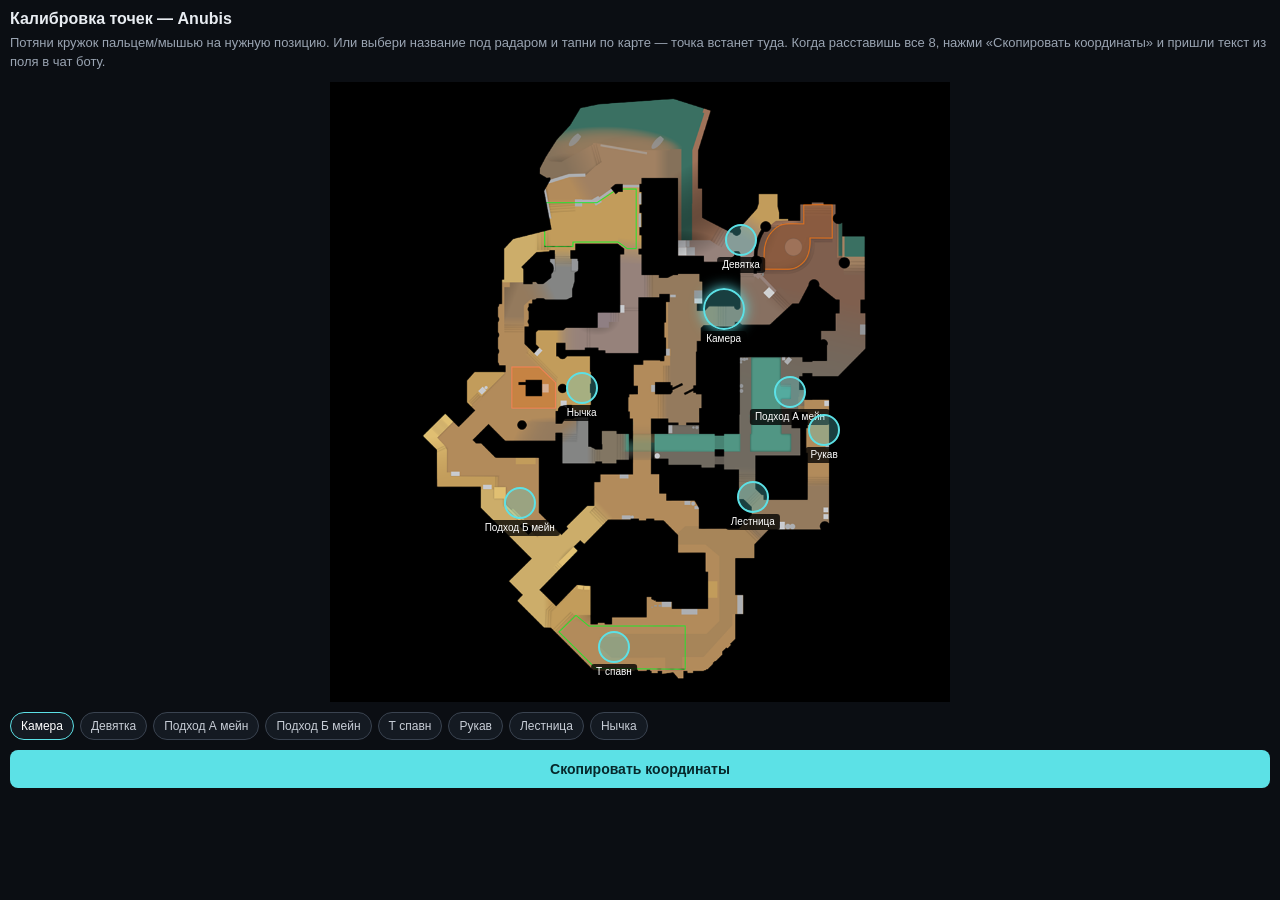
==== bot/webapp/calibrate-anubis.html @ fdb29250 "feat: replace anubis radar spots with 8 calibrated callouts + anubis calibration page" ====
<!DOCTYPE html>
<html lang="ru">
<head>
<meta charset="UTF-8">
<meta name="viewport" content="width=device-width, initial-scale=1.0, maximum-scale=1.0, user-scalable=no">
<title>Калибровка точек — Anubis</title>
<style>
  body { margin:0; background:#0b0e13; color:#e8ecf1; font-family: 'Segoe UI', Arial, sans-serif; }
  h1 { font-size:16px; margin:10px 10px 6px; }
  .hint { font-size:13px; color:#9aa4b2; margin:0 10px 10px; line-height:1.45; }
  .wrap { position:relative; max-width:620px; margin:0 auto; background:#000; user-select:none; touch-action:none; }
  .wrap img { display:block; width:100%; }
  .dot {
    position:absolute; transform:translate(-50%,-50%);
    width:28px; height:28px; border-radius:50%;
    border:2px solid #5ce1e6; background:rgba(92,225,230,.28);
    cursor:grab; touch-action:none;
  }
  .dot.sel { width:38px; height:38px; box-shadow:0 0 14px #5ce1e6; }
  .dot .lbl {
    position:absolute; left:50%; top:100%; transform:translateX(-50%);
    white-space:nowrap; font-size:10px; line-height:1.2;
    background:rgba(0,0,0,.78); padding:2px 5px; border-radius:3px; margin-top:3px; color:#fff;
  }
  .chips { display:flex; flex-wrap:wrap; gap:6px; padding:10px; }
  .chip {
    border:1px solid #3a4350; background:#141a22; color:#c7cdd6;
    border-radius:16px; padding:6px 10px; font-size:12px; cursor:pointer;
  }
  .chip.sel { border-color:#5ce1e6; color:#fff; }
  .btn {
    display:block; width:calc(100% - 20px); margin:0 10px 10px; padding:11px;
    border:0; border-radius:8px; background:#5ce1e6; color:#06282b;
    font-weight:700; font-size:14px; cursor:pointer;
  }
  textarea {
    width:calc(100% - 20px); margin:0 10px 10px; height:150px;
    background:#0b0e13; color:#8fe3e7; border:1px solid #3a4350;
    border-radius:6px; font-size:11px; padding:8px; box-sizing:border-box;
    font-family: Consolas, monospace;
  }
</style>
</head>
<body>
<h1>Калибровка точек — Anubis</h1>
<p class="hint">
  Потяни кружок пальцем/мышью на нужную позицию. Или выбери название под радаром и тапни по карте — точка встанет туда.
  Когда расставишь все 8, нажми «Скопировать координаты» и пришли текст из поля в чат боту.
</p>
<div class="wrap" id="wrap"><img id="img" src="maps/anubis.png" alt="anubis" draggable="false"></div>
<div class="chips" id="chips"></div>
<button class="btn" id="copy">Скопировать координаты</button>
<textarea id="out" readonly placeholder="Здесь появятся координаты…" style="display:none"></textarea>
<script>
  const out = document.getElementById('out');
  const SPOTS = [
    { id: 'camera', name: 'Камера', x: 63.5, y: 36.6 },
    { id: 'devyatka', name: 'Девятка', x: 66.3, y: 25.5 },
    { id: 'a-approach-main', name: 'Подход А мейн', x: 74.2, y: 50 },
    { id: 'b-approach-main', name: 'Подход Б мейн', x: 30.6, y: 67.9 },
    { id: 't-spawn', name: 'Т спавн', x: 45.8, y: 91.2 },
    { id: 'rukav', name: 'Рукав', x: 79.7, y: 56.2 },
    { id: 'ladder', name: 'Лестница', x: 68.2, y: 67 },
    { id: 'nychka', name: 'Нычка', x: 40.6, y: 49.4 }
  ];

  const wrap = document.getElementById('wrap');
  const chipsEl = document.getElementById('chips');
  let sel = 0;

  const dots = SPOTS.map((s, i) => {
    const d = document.createElement('div');
    d.className = 'dot';
    d.style.left = s.x + '%';
    d.style.top = s.y + '%';
    const lbl = document.createElement('span');
    lbl.className = 'lbl';
    lbl.textContent = s.name;
    d.appendChild(lbl);
    wrap.appendChild(d);

    function place(clientX, clientY) {
      const r = wrap.getBoundingClientRect();
      s.x = Math.round(((clientX - r.left) / r.width) * 1000) / 10;
      s.y = Math.round(((clientY - r.top) / r.height) * 1000) / 10;
      d.style.left = s.x + '%';
      d.style.top = s.y + '%';
    }

    d.addEventListener('pointerdown', (e) => {
      e.preventDefault();
      setSel(i);
      if (d.setPointerCapture) {
        try { d.setPointerCapture(e.pointerId); } catch (err) {}
      }
      const move = (ev) => place(ev.clientX, ev.clientY);
      const up = (ev) => {
        if (d.releasePointerCapture) {
          try { d.releasePointerCapture(ev.pointerId); } catch (err) {}
        }
        d.removeEventListener('pointermove', move);
        d.removeEventListener('pointerup', up);
        d.removeEventListener('pointercancel', up);
      };
      d.addEventListener('pointermove', move);
      d.addEventListener('pointerup', up);
      d.addEventListener('pointercancel', up);
    });
    d._place = place;
    return d;
  });

  wrap.addEventListener('pointerdown', (e) => {
    if (e.target === wrap || e.target.id === 'img') {
      e.preventDefault();
      dots[sel]._place(e.clientX, e.clientY);
    }
  });

  function setSel(i) {
    sel = i;
    dots.forEach((d, k) => d.classList.toggle('sel', k === i));
    chipsEl.querySelectorAll('.chip').forEach((c, k) => c.classList.toggle('sel', k === i));
  }

  SPOTS.forEach((s, i) => {
    const c = document.createElement('button');
    c.type = 'button';
    c.className = 'chip';
    c.textContent = s.name;
    c.addEventListener('click', () => setSel(i));
    chipsEl.appendChild(c);
  });
  setSel(0);

  document.getElementById('copy').addEventListener('click', () => {
    const lines = SPOTS.map(s =>
      '{"id": "' + s.id + '", "name": "' + s.name + '", "x": ' + s.x + ', "y": ' + s.y + ', "videos": []}'
    );
    out.value = '{\n' + lines.join(',\n') + '\n}';
    out.style.display = 'block';
    out.scrollIntoView({ block: 'nearest' });
    out.select();
    try { document.execCommand('copy'); } catch (err) {}
  });
</script>
</body>
</html>
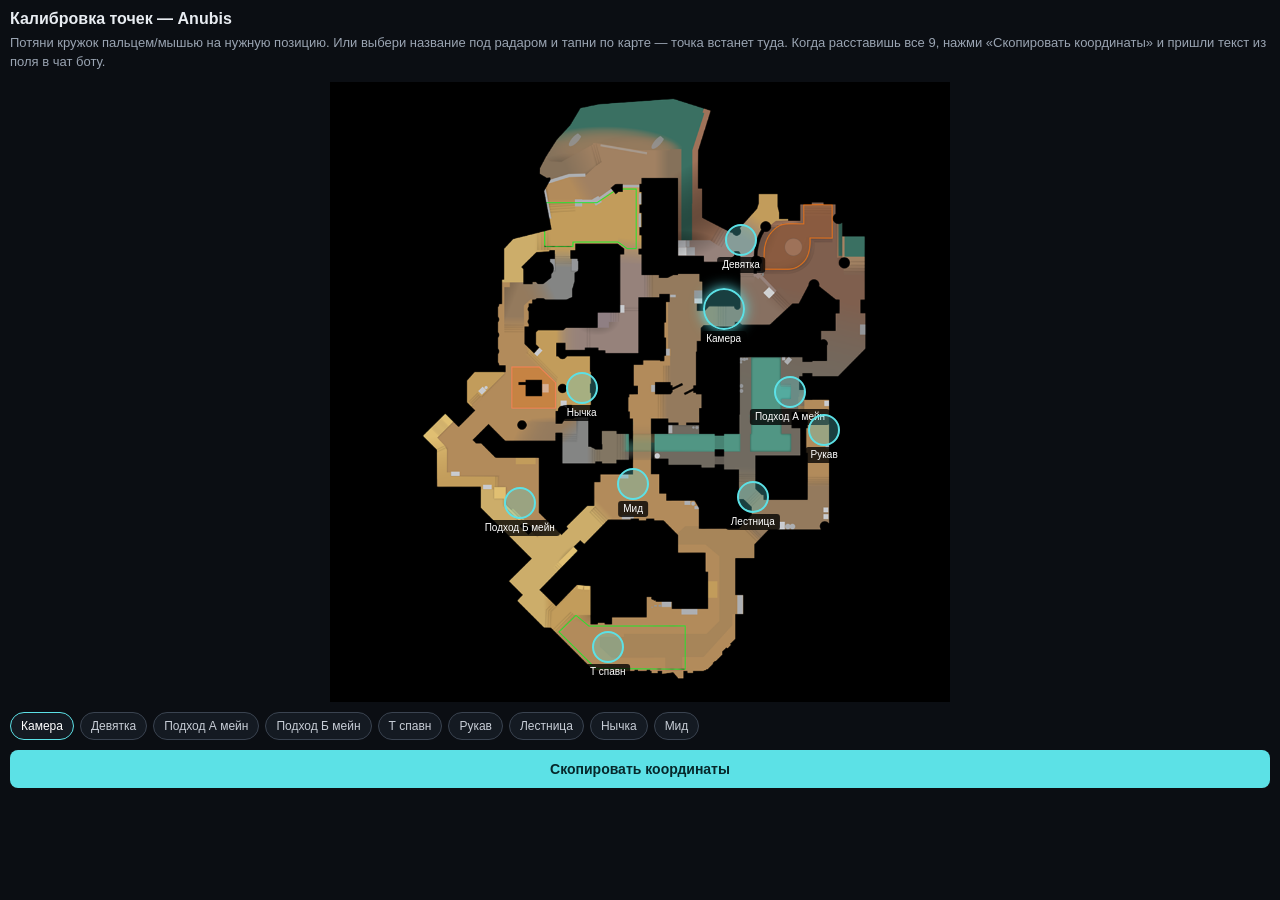
==== commit 427092b1: "feat: attach 26 anubis lineup videos to 9 spots + add mid spot" ====
--- a/bot/webapp/calibrate-anubis.html
+++ b/bot/webapp/calibrate-anubis.html
@@ -45,7 +45,7 @@
 <h1>Калибровка точек — Anubis</h1>
 <p class="hint">
   Потяни кружок пальцем/мышью на нужную позицию. Или выбери название под радаром и тапни по карте — точка встанет туда.
-  Когда расставишь все 8, нажми «Скопировать координаты» и пришли текст из поля в чат боту.
+  Когда расставишь все 9, нажми «Скопировать координаты» и пришли текст из поля в чат боту.
 </p>
 <div class="wrap" id="wrap"><img id="img" src="maps/anubis.png" alt="anubis" draggable="false"></div>
 <div class="chips" id="chips"></div>
@@ -58,10 +58,11 @@
     { id: 'devyatka', name: 'Девятка', x: 66.3, y: 25.5 },
     { id: 'a-approach-main', name: 'Подход А мейн', x: 74.2, y: 50 },
     { id: 'b-approach-main', name: 'Подход Б мейн', x: 30.6, y: 67.9 },
-    { id: 't-spawn', name: 'Т спавн', x: 45.8, y: 91.2 },
+    { id: 't-spawn', name: 'Т спавн', x: 44.8, y: 91.2 },
     { id: 'rukav', name: 'Рукав', x: 79.7, y: 56.2 },
     { id: 'ladder', name: 'Лестница', x: 68.2, y: 67 },
-    { id: 'nychka', name: 'Нычка', x: 40.6, y: 49.4 }
+    { id: 'nychka', name: 'Нычка', x: 40.6, y: 49.4 },
+    { id: 'mid', name: 'Мид', x: 48.9, y: 64.9 }
   ];
 
   const wrap = document.getElementById('wrap');
